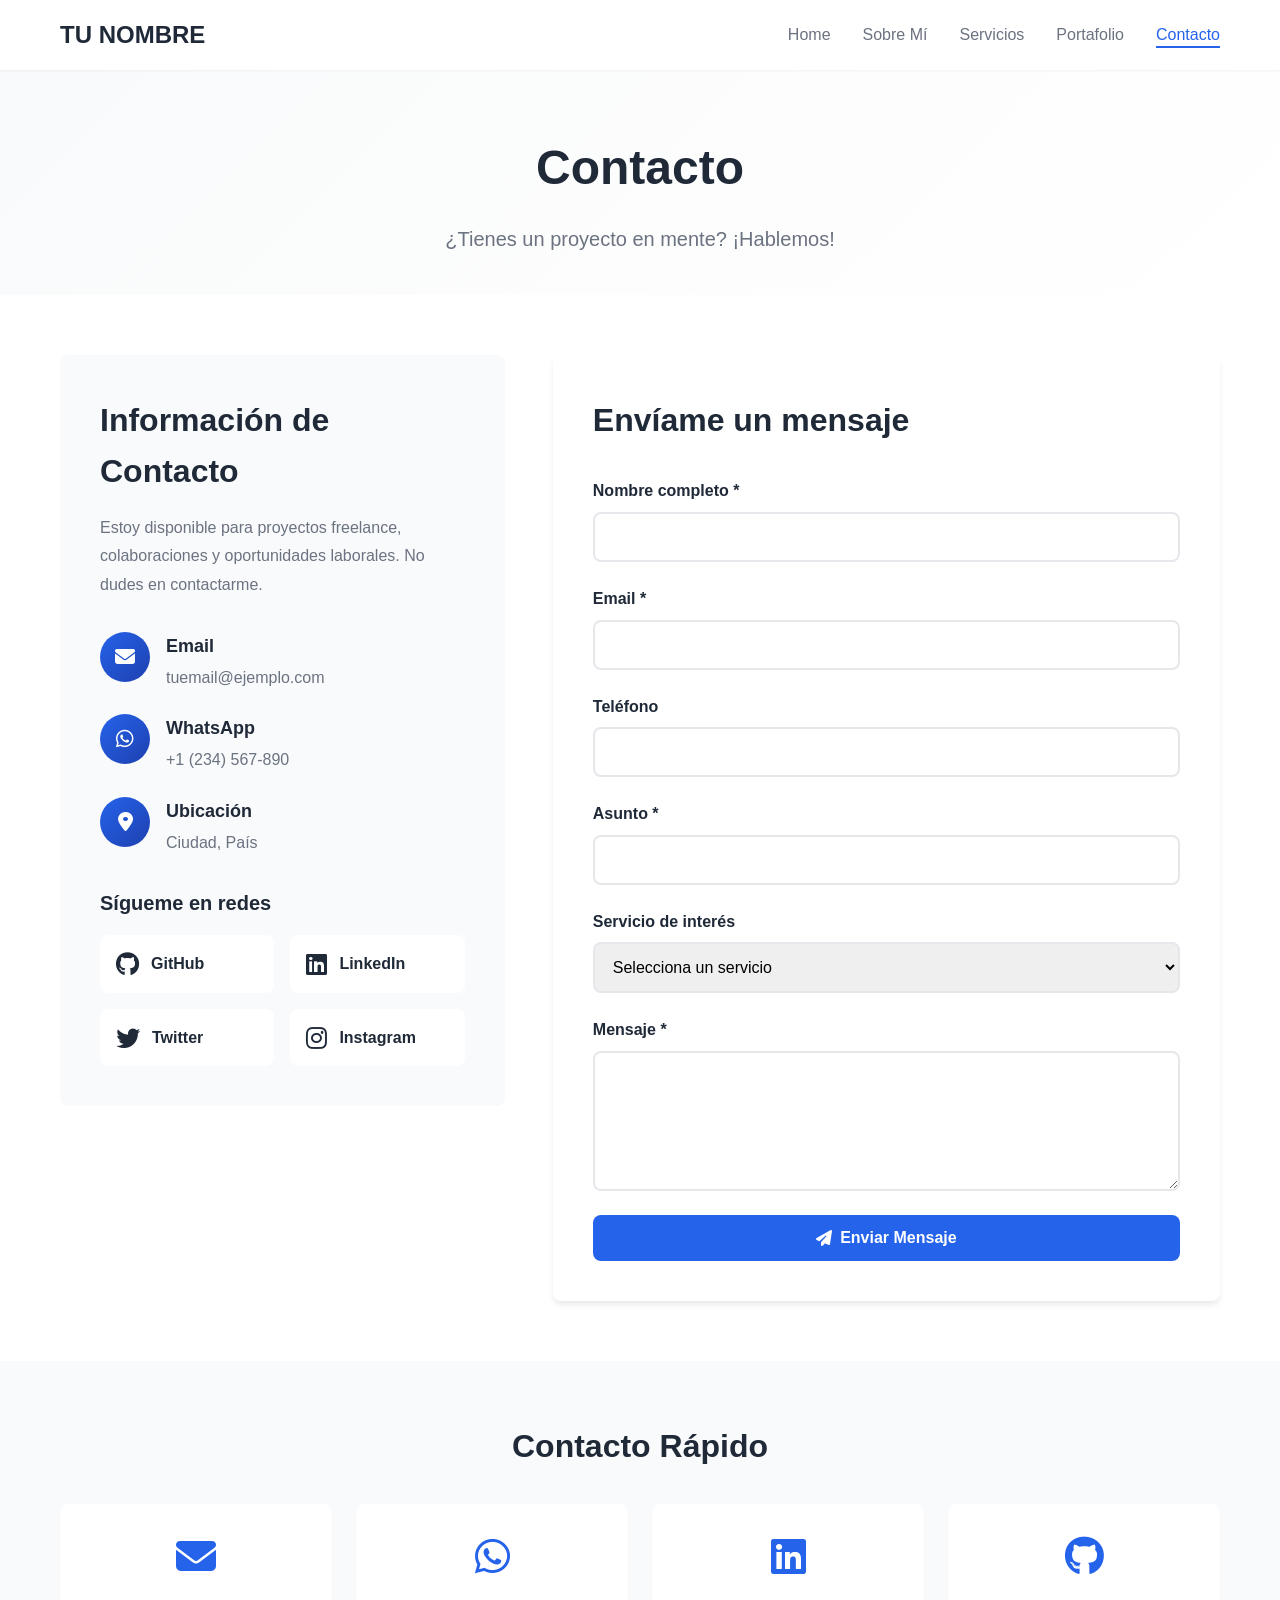
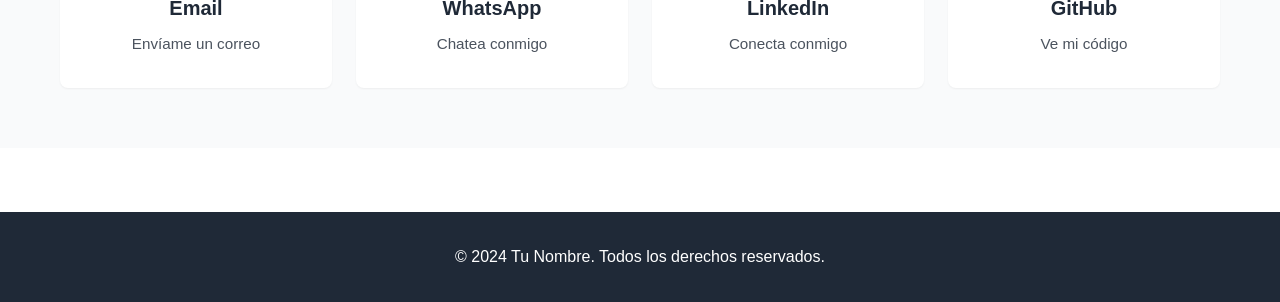
==== contacto.html @ 3faffac8 "Mensaje descriptivo del commit" ====
<!DOCTYPE html>
<html lang="es">
<head>
    <meta charset="UTF-8">
    <meta name="viewport" content="width=device-width, initial-scale=1.0">
    <title>Contacto | Tu Nombre</title>
    <link rel="stylesheet" href="css/style.css">
    <link rel="stylesheet" href="css/contacto.css">
    <link rel="stylesheet" href="https://cdnjs.cloudflare.com/ajax/libs/font-awesome/6.4.0/css/all.min.css">
</head>
<body>
    <!-- Navigation -->
    <nav class="navbar">
        <div class="nav-container">
            <a href="index.html" class="nav-logo">TU NOMBRE</a>
            <ul class="nav-menu">
                <li><a href="index.html" class="nav-link">Home</a></li>
                <li><a href="sobre-mi.html" class="nav-link">Sobre Mí</a></li>
                <li><a href="servicios.html" class="nav-link">Servicios</a></li>
                <li><a href="portafolio.html" class="nav-link">Portafolio</a></li>
                <li><a href="contacto.html" class="nav-link active">Contacto</a></li>
            </ul>
            <div class="hamburger">
                <span class="bar"></span>
                <span class="bar"></span>
                <span class="bar"></span>
            </div>
        </div>
    </nav>

    <!-- Contact Hero -->
    <section class="contact-hero">
        <div class="container">
            <h1 class="page-title">Contacto</h1>
            <p class="page-subtitle">¿Tienes un proyecto en mente? ¡Hablemos!</p>
        </div>
    </section>

    <!-- Contact Section -->
    <section class="contact-section">
        <div class="container">
            <div class="contact-wrapper">
                <!-- Contact Info -->
                <div class="contact-info">
                    <h2>Información de Contacto</h2>
                    <p>Estoy disponible para proyectos freelance, colaboraciones y oportunidades laborales. No dudes en contactarme.</p>
                    
                    <div class="contact-details">
                        <div class="contact-item">
                            <div class="contact-icon">
                                <i class="fas fa-envelope"></i>
                            </div>
                            <div class="contact-text">
                                <h3>Email</h3>
                                <a href="mailto:tuemail@ejemplo.com">tuemail@ejemplo.com</a>
                            </div>
                        </div>

                        <div class="contact-item">
                            <div class="contact-icon">
                                <i class="fab fa-whatsapp"></i>
                            </div>
                            <div class="contact-text">
                                <h3>WhatsApp</h3>
                                <a href="https://wa.me/1234567890" target="_blank">+1 (234) 567-890</a>
                            </div>
                        </div>

                        <div class="contact-item">
                            <div class="contact-icon">
                                <i class="fas fa-map-marker-alt"></i>
                            </div>
                            <div class="contact-text">
                                <h3>Ubicación</h3>
                                <p>Ciudad, País</p>
                            </div>
                        </div>
                    </div>

                    <div class="social-links">
                        <h3>Sígueme en redes</h3>
                        <div class="social-icons-large">
                            <a href="https://github.com/tuusuario" target="_blank" class="social-link">
                                <i class="fab fa-github"></i>
                                <span>GitHub</span>
                            </a>
                            <a href="https://linkedin.com/in/tuusuario" target="_blank" class="social-link">
                                <i class="fab fa-linkedin"></i>
                                <span>LinkedIn</span>
                            </a>
                            <a href="https://twitter.com/tuusuario" target="_blank" class="social-link">
                                <i class="fab fa-twitter"></i>
                                <span>Twitter</span>
                            </a>
                            <a href="https://instagram.com/tuusuario" target="_blank" class="social-link">
                                <i class="fab fa-instagram"></i>
                                <span>Instagram</span>
                            </a>
                        </div>
                    </div>
                </div>

                <!-- Contact Form -->
                <div class="contact-form-wrapper">
                    <h2>Envíame un mensaje</h2>
                    <form class="contact-form" id="contactForm">
                        <div class="form-group">
                            <label for="name">Nombre completo *</label>
                            <input type="text" id="name" name="name" required>
                        </div>

                        <div class="form-group">
                            <label for="email">Email *</label>
                            <input type="email" id="email" name="email" required>
                        </div>

                        <div class="form-group">
                            <label for="phone">Teléfono</label>
                            <input type="tel" id="phone" name="phone">
                        </div>

                        <div class="form-group">
                            <label for="subject">Asunto *</label>
                            <input type="text" id="subject" name="subject" required>
                        </div>

                        <div class="form-group">
                            <label for="service">Servicio de interés</label>
                            <select id="service" name="service">
                                <option value="">Selecciona un servicio</option>
                                <option value="web">Desarrollo Web</option>
                                <option value="data">Análisis de Datos</option>
                                <option value="design">Diseño UX/UI</option>
                                <option value="mobile">Aplicación Móvil</option>
                                <option value="backend">Backend & APIs</option>
                                <option value="consulting">Consultoría</option>
                                <option value="other">Otro</option>
                            </select>
                        </div>

                        <div class="form-group">
                            <label for="message">Mensaje *</label>
                            <textarea id="message" name="message" rows="6" required></textarea>
                        </div>

                        <button type="submit" class="btn btn-primary">
                            <i class="fas fa-paper-plane"></i> Enviar Mensaje
                        </button>
                    </form>
                </div>
            </div>
        </div>
    </section>

    <!-- Quick Contact Section -->
    <section class="quick-contact">
        <div class="container">
            <h2>Contacto Rápido</h2>
            <div class="quick-contact-grid">
                <a href="mailto:tuemail@ejemplo.com" class="quick-contact-card">
                    <i class="fas fa-envelope"></i>
                    <h3>Email</h3>
                    <p>Envíame un correo</p>
                </a>
                <a href="https://wa.me/1234567890" target="_blank" class="quick-contact-card">
                    <i class="fab fa-whatsapp"></i>
                    <h3>WhatsApp</h3>
                    <p>Chatea conmigo</p>
                </a>
                <a href="https://linkedin.com/in/tuusuario" target="_blank" class="quick-contact-card">
                    <i class="fab fa-linkedin"></i>
                    <h3>LinkedIn</h3>
                    <p>Conecta conmigo</p>
                </a>
                <a href="https://github.com/tuusuario" target="_blank" class="quick-contact-card">
                    <i class="fab fa-github"></i>
                    <h3>GitHub</h3>
                    <p>Ve mi código</p>
                </a>
            </div>
        </div>
    </section>

    <!-- Footer -->
    <footer class="footer">
        <div class="container">
            <p>&copy; 2024 Tu Nombre. Todos los derechos reservados.</p>
        </div>
    </footer>

    <script src="js/main.js"></script>
    <script>
        // Form submission handler
        document.getElementById('contactForm').addEventListener('submit', function(e) {
            e.preventDefault();
            
            // Get form data
            const formData = new FormData(this);
            const data = Object.fromEntries(formData);
            
            // Here you would typically send the data to a server
            // For now, we'll just show an alert
            alert('¡Gracias por tu mensaje! Te responderé pronto.');
            
            // Reset form
            this.reset();
        });
    </script>
</body>
</html>
---- css/style.css ----
/* ===================================
   VARIABLES Y RESET
   =================================== */
:root {
    --primary-color: #2563eb;
    --secondary-color: #1e40af;
    --text-dark: #1f2937;
    --text-light: #6b7280;
    --bg-light: #f9fafb;
    --bg-white: #ffffff;
    --border-color: #e5e7eb;
    --shadow-sm: 0 1px 2px 0 rgba(0, 0, 0, 0.05);
    --shadow-md: 0 4px 6px -1px rgba(0, 0, 0, 0.1);
    --shadow-lg: 0 10px 15px -3px rgba(0, 0, 0, 0.1);
    --shadow-xl: 0 20px 25px -5px rgba(0, 0, 0, 0.1);
    --transition: all 0.3s ease;
    --border-radius: 8px;
    --max-width: 1200px;
}

* {
    margin: 0;
    padding: 0;
    box-sizing: border-box;
}

html {
    scroll-behavior: smooth;
}

body {
    font-family: -apple-system, BlinkMacSystemFont, 'Segoe UI', Roboto, 'Helvetica Neue', Arial, sans-serif;
    line-height: 1.6;
    color: var(--text-dark);
    background-color: var(--bg-white);
}

img {
    max-width: 100%;
    height: auto;
    display: block;
}

a {
    text-decoration: none;
    color: inherit;
    transition: var(--transition);
}

ul {
    list-style: none;
}

/* ===================================
   UTILIDADES
   =================================== */
.container {
    max-width: var(--max-width);
    margin: 0 auto;
    padding: 0 20px;
}

.text-center {
    text-align: center;
}

.section-title {
    font-size: 2.5rem;
    font-weight: 700;
    margin-bottom: 1rem;
    color: var(--text-dark);
}

.page-title {
    font-size: 3rem;
    font-weight: 700;
    margin-bottom: 1rem;
    color: var(--text-dark);
}

.page-subtitle {
    font-size: 1.25rem;
    color: var(--text-light);
    max-width: 600px;
    margin: 0 auto;
}

/* ===================================
   BOTONES
   =================================== */
.btn {
    display: inline-block;
    padding: 12px 30px;
    border-radius: var(--border-radius);
    font-weight: 600;
    font-size: 1rem;
    cursor: pointer;
    transition: var(--transition);
    border: 2px solid transparent;
    text-align: center;
}

.btn-primary {
    background-color: var(--primary-color);
    color: white;
}

.btn-primary:hover {
    background-color: var(--secondary-color);
    transform: translateY(-2px);
    box-shadow: var(--shadow-lg);
}

.btn-secondary {
    background-color: transparent;
    color: var(--primary-color);
    border-color: var(--primary-color);
}

.btn-secondary:hover {
    background-color: var(--primary-color);
    color: white;
}

.btn-outline {
    background-color: transparent;
    color: var(--text-dark);
    border-color: var(--border-color);
}

.btn-outline:hover {
    background-color: var(--bg-light);
    border-color: var(--text-dark);
}

/* ===================================
   NAVEGACIÓN
   =================================== */
.navbar {
    background-color: var(--bg-white);
    box-shadow: var(--shadow-sm);
    position: sticky;
    top: 0;
    z-index: 1000;
    padding: 1rem 0;
}

.nav-container {
    max-width: var(--max-width);
    margin: 0 auto;
    padding: 0 20px;
    display: flex;
    justify-content: space-between;
    align-items: center;
}

.nav-logo {
    font-size: 1.5rem;
    font-weight: 700;
    color: var(--text-dark);
}

.nav-menu {
    display: flex;
    gap: 2rem;
    align-items: center;
}

.nav-link {
    color: var(--text-light);
    font-weight: 500;
    position: relative;
}

.nav-link:hover,
.nav-link.active {
    color: var(--primary-color);
}

.nav-link.active::after {
    content: '';
    position: absolute;
    bottom: -5px;
    left: 0;
    width: 100%;
    height: 2px;
    background-color: var(--primary-color);
}

/* Hamburger Menu */
.hamburger {
    display: none;
    flex-direction: column;
    cursor: pointer;
}

.hamburger .bar {
    width: 25px;
    height: 3px;
    background-color: var(--text-dark);
    margin: 3px 0;
    transition: var(--transition);
}

/* ===================================
   FOOTER
   =================================== */
.footer {
    background-color: var(--text-dark);
    color: white;
    padding: 2rem 0;
    margin-top: 4rem;
    text-align: center;
}

.footer p {
    margin: 0;
}

/* ===================================
   RESPONSIVE NAVIGATION
   =================================== */
@media (max-width: 768px) {
    .nav-menu {
        position: fixed;
        left: -100%;
        top: 70px;
        flex-direction: column;
        background-color: var(--bg-white);
        width: 100%;
        text-align: center;
        transition: 0.3s;
        box-shadow: var(--shadow-lg);
        padding: 2rem 0;
    }

    .nav-menu.active {
        left: 0;
    }

    .hamburger {
        display: flex;
    }

    .hamburger.active .bar:nth-child(2) {
        opacity: 0;
    }

    .hamburger.active .bar:nth-child(1) {
        transform: translateY(9px) rotate(45deg);
    }

    .hamburger.active .bar:nth-child(3) {
        transform: translateY(-9px) rotate(-45deg);
    }
}

/* ===================================
   RESPONSIVE TYPOGRAPHY
   =================================== */
@media (max-width: 768px) {
    .page-title {
        font-size: 2rem;
    }

    .section-title {
        font-size: 1.75rem;
    }

    .page-subtitle {
        font-size: 1rem;
    }
}
---- css/contacto.css ----
/* ===================================
   CONTACT HERO
   =================================== */
.contact-hero {
    padding: 60px 0 40px;
    background: linear-gradient(135deg, #f9fafb 0%, #ffffff 100%);
    text-align: center;
}

/* ===================================
   CONTACT SECTION
   =================================== */
.contact-section {
    padding: 60px 0;
}

.contact-wrapper {
    display: grid;
    grid-template-columns: 1fr 1.5fr;
    gap: 3rem;
}

/* Contact Info */
.contact-info {
    background-color: var(--bg-light);
    padding: 2.5rem;
    border-radius: var(--border-radius);
    height: fit-content;
}

.contact-info h2 {
    font-size: 2rem;
    margin-bottom: 1rem;
    color: var(--text-dark);
}

.contact-info > p {
    color: var(--text-light);
    line-height: 1.8;
    margin-bottom: 2rem;
}

.contact-details {
    margin-bottom: 2rem;
}

.contact-item {
    display: flex;
    align-items: start;
    gap: 1rem;
    margin-bottom: 1.5rem;
}

.contact-icon {
    width: 50px;
    height: 50px;
    background: linear-gradient(135deg, var(--primary-color), var(--secondary-color));
    border-radius: 50%;
    display: flex;
    align-items: center;
    justify-content: center;
    color: white;
    font-size: 1.25rem;
    flex-shrink: 0;
}

.contact-text h3 {
    font-size: 1.125rem;
    margin-bottom: 0.25rem;
    color: var(--text-dark);
}

.contact-text a,
.contact-text p {
    color: var(--text-light);
    transition: var(--transition);
}

.contact-text a:hover {
    color: var(--primary-color);
}

/* Social Links */
.social-links {
    margin-top: 2rem;
}

.social-links h3 {
    font-size: 1.25rem;
    margin-bottom: 1rem;
    color: var(--text-dark);
}

.social-icons-large {
    display: grid;
    grid-template-columns: repeat(2, 1fr);
    gap: 1rem;
}

.social-link {
    display: flex;
    align-items: center;
    gap: 0.75rem;
    padding: 1rem;
    background-color: var(--bg-white);
    border-radius: var(--border-radius);
    transition: var(--transition);
    color: var(--text-dark);
}

.social-link:hover {
    background-color: var(--primary-color);
    color: white;
    transform: translateY(-3px);
    box-shadow: var(--shadow-md);
}

.social-link i {
    font-size: 1.5rem;
}

.social-link span {
    font-weight: 600;
}

/* Contact Form */
.contact-form-wrapper {
    background-color: var(--bg-white);
    padding: 2.5rem;
    border-radius: var(--border-radius);
    box-shadow: var(--shadow-md);
}

.contact-form-wrapper h2 {
    font-size: 2rem;
    margin-bottom: 2rem;
    color: var(--text-dark);
}

.contact-form {
    display: flex;
    flex-direction: column;
    gap: 1.5rem;
}

.form-group {
    display: flex;
    flex-direction: column;
}

.form-group label {
    font-weight: 600;
    margin-bottom: 0.5rem;
    color: var(--text-dark);
}

.form-group input,
.form-group select,
.form-group textarea {
    padding: 0.875rem;
    border: 2px solid var(--border-color);
    border-radius: var(--border-radius);
    font-size: 1rem;
    font-family: inherit;
    transition: var(--transition);
}

.form-group input:focus,
.form-group select:focus,
.form-group textarea:focus {
    outline: none;
    border-color: var(--primary-color);
    box-shadow: 0 0 0 3px rgba(37, 99, 235, 0.1);
}

.form-group textarea {
    resize: vertical;
    min-height: 120px;
}

.contact-form button {
    width: 100%;
    display: flex;
    align-items: center;
    justify-content: center;
    gap: 0.5rem;
}

/* ===================================
   QUICK CONTACT
   =================================== */
.quick-contact {
    padding: 60px 0;
    background-color: var(--bg-light);
}

.quick-contact h2 {
    text-align: center;
    font-size: 2rem;
    margin-bottom: 2rem;
    color: var(--text-dark);
}

.quick-contact-grid {
    display: grid;
    grid-template-columns: repeat(auto-fit, minmax(200px, 1fr));
    gap: 1.5rem;
}

.quick-contact-card {
    background-color: var(--bg-white);
    padding: 2rem;
    border-radius: var(--border-radius);
    text-align: center;
    transition: var(--transition);
    box-shadow: var(--shadow-sm);
}

.quick-contact-card:hover {
    transform: translateY(-5px);
    box-shadow: var(--shadow-lg);
    background-color: var(--primary-color);
    color: white;
}

.quick-contact-card i {
    font-size: 2.5rem;
    margin-bottom: 1rem;
    color: var(--primary-color);
}

.quick-contact-card:hover i {
    color: white;
}

.quick-contact-card h3 {
    font-size: 1.25rem;
    margin-bottom: 0.5rem;
}

.quick-contact-card p {
    font-size: 0.95rem;
    opacity: 0.8;
}

/* ===================================
   RESPONSIVE
   =================================== */
@media (max-width: 968px) {
    .contact-wrapper {
        grid-template-columns: 1fr;
    }

    .social-icons-large {
        grid-template-columns: 1fr;
    }
}

@media (max-width: 576px) {
    .contact-info,
    .contact-form-wrapper {
        padding: 1.5rem;
    }

    .quick-contact-grid {
        grid-template-columns: 1fr;
    }
}
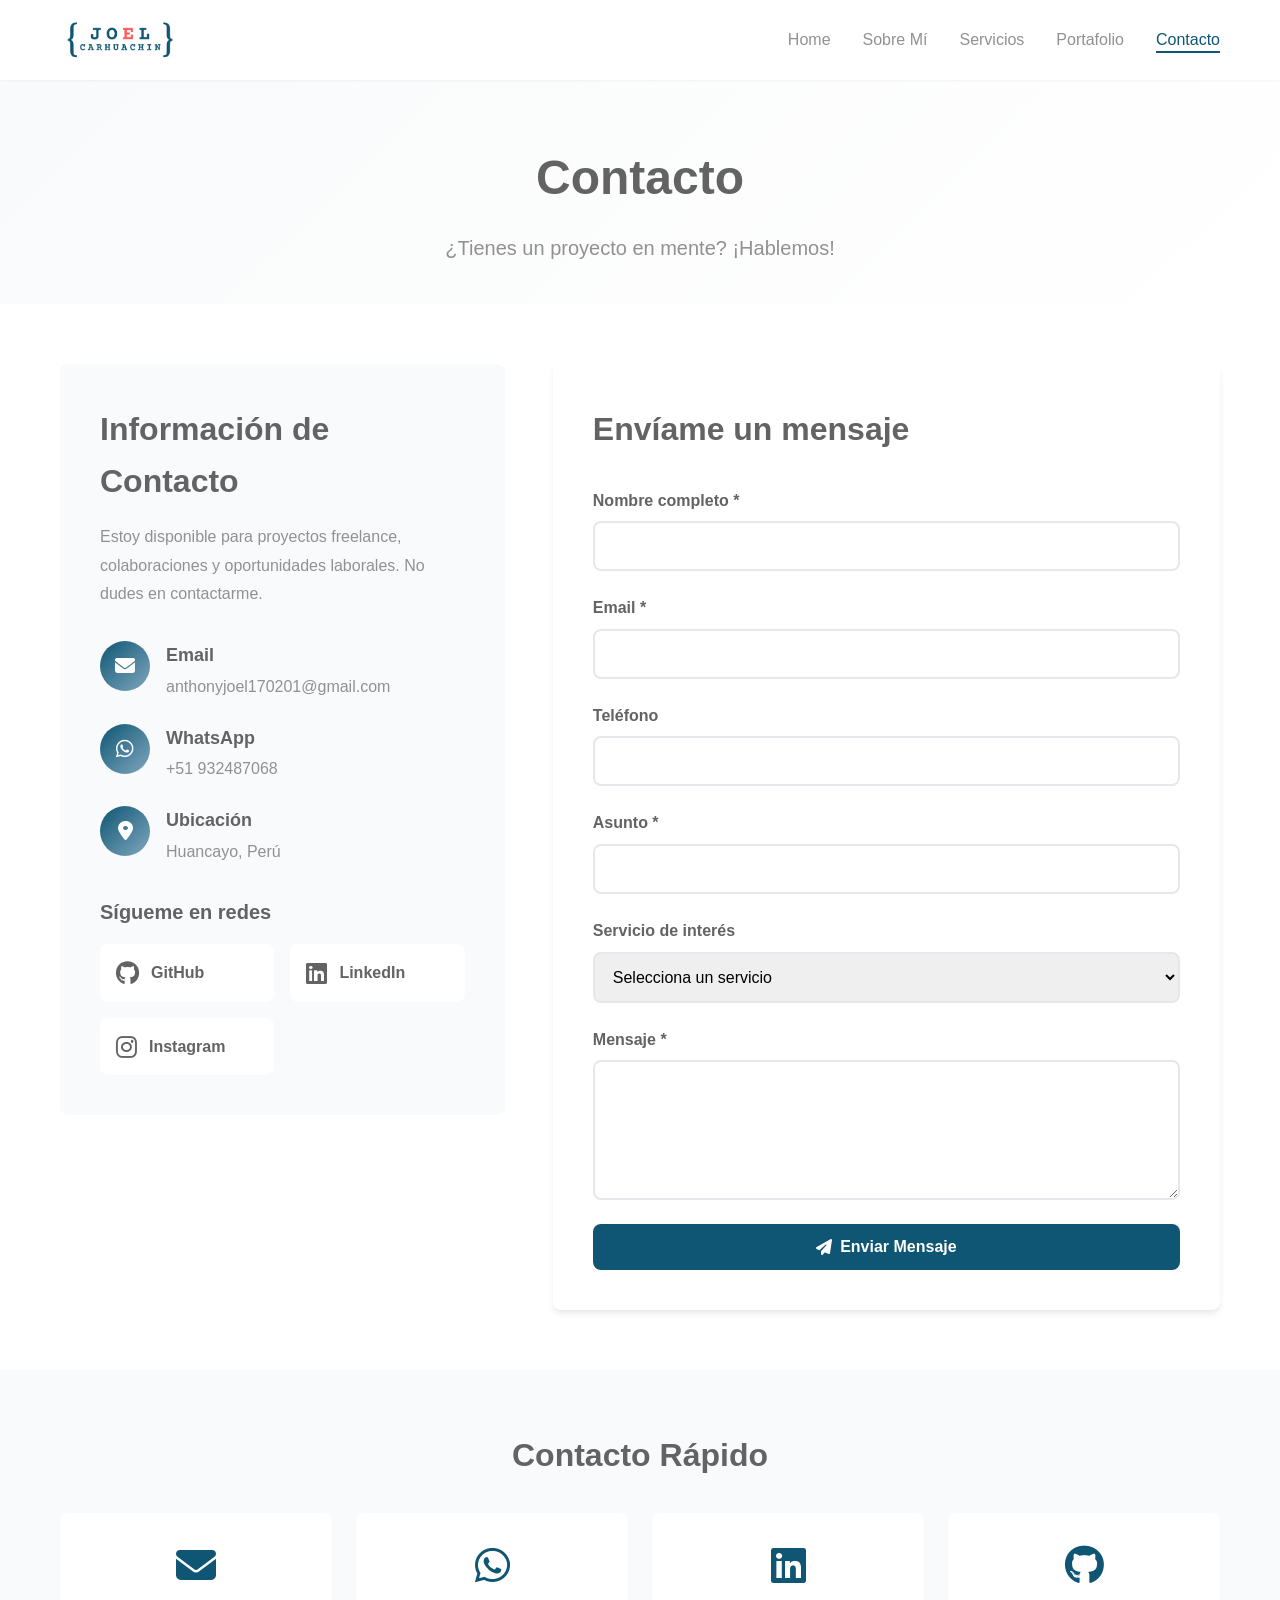
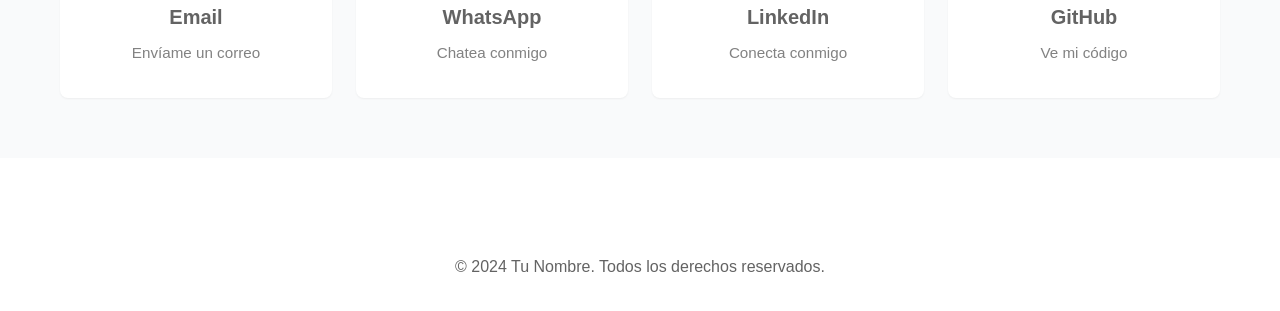
==== commit e04aebb8: "se actualiza el logo y redes sociales" ====
--- a/contacto.html
+++ b/contacto.html
@@ -12,7 +12,9 @@
     <!-- Navigation -->
     <nav class="navbar">
         <div class="nav-container">
-            <a href="index.html" class="nav-logo">TU NOMBRE</a>
+            <a href="index.html" class="nav-logo">
+                <img src="img/LOGO.png" width="120px">
+            </a>
             <ul class="nav-menu">
                 <li><a href="index.html" class="nav-link">Home</a></li>
                 <li><a href="sobre-mi.html" class="nav-link">Sobre Mí</a></li>
@@ -52,7 +54,7 @@
                             </div>
                             <div class="contact-text">
                                 <h3>Email</h3>
-                                <a href="mailto:tuemail@ejemplo.com">tuemail@ejemplo.com</a>
+                                <a href="mailto:anthonyjoel170201@gmail.com">anthonyjoel170201@gmail.com</a>
                             </div>
                         </div>
 
@@ -62,7 +64,7 @@
                             </div>
                             <div class="contact-text">
                                 <h3>WhatsApp</h3>
-                                <a href="https://wa.me/1234567890" target="_blank">+1 (234) 567-890</a>
+                                <a href="https://wa.link/4by034" target="_blank">+51 932487068</a>
                             </div>
                         </div>
 
@@ -72,7 +74,7 @@
                             </div>
                             <div class="contact-text">
                                 <h3>Ubicación</h3>
-                                <p>Ciudad, País</p>
+                                <p>Huancayo, Perú</p>
                             </div>
                         </div>
                     </div>
@@ -80,19 +82,19 @@
                     <div class="social-links">
                         <h3>Sígueme en redes</h3>
                         <div class="social-icons-large">
-                            <a href="https://github.com/tuusuario" target="_blank" class="social-link">
+                            <a href="https://github.com/Joel-Carhuachin" target="_blank" class="social-link">
                                 <i class="fab fa-github"></i>
                                 <span>GitHub</span>
                             </a>
-                            <a href="https://linkedin.com/in/tuusuario" target="_blank" class="social-link">
+                            <a href="https://www.linkedin.com/in/anthony-joel-carhuachin-calixto-a42b561aa?utm_source=share&utm_campaign=share_via&utm_content=profile&utm_medium=android_app" target="_blank" class="social-link">
                                 <i class="fab fa-linkedin"></i>
                                 <span>LinkedIn</span>
                             </a>
-                            <a href="https://twitter.com/tuusuario" target="_blank" class="social-link">
+                            <!-- <a href="https://twitter.com/tuusuario" target="_blank" class="social-link">
                                 <i class="fab fa-twitter"></i>
                                 <span>Twitter</span>
-                            </a>
-                            <a href="https://instagram.com/tuusuario" target="_blank" class="social-link">
+                            </a> -->
+                            <a href="https://www.instagram.com/anthony_joel_carhuachin_calixt?utm_source=qr&igsh=MWU0cDBjb2hwMHVxdg==" target="_blank" class="social-link">
                                 <i class="fab fa-instagram"></i>
                                 <span>Instagram</span>
                             </a>
--- a/css/style.css
+++ b/css/style.css
@@ -2,10 +2,10 @@
    VARIABLES Y RESET
    =================================== */
 :root {
-    --primary-color: #2563eb;
-    --secondary-color: #1e40af;
-    --text-dark: #1f2937;
-    --text-light: #6b7280;
+    --primary-color: #0E5673;
+    --secondary-color: #80A7BF;
+    --text-dark: #636363; /*letras grandes*/
+    --text-light: #919191;
     --bg-light: #f9fafb;
     --bg-white: #ffffff;
     --border-color: #e5e7eb;
@@ -206,8 +206,8 @@
    FOOTER
    =================================== */
 .footer {
-    background-color: var(--text-dark);
-    color: white;
+    background-color: var(--bg-white);
+    color: var(--text-dark);
     padding: 2rem 0;
     margin-top: 4rem;
     text-align: center;
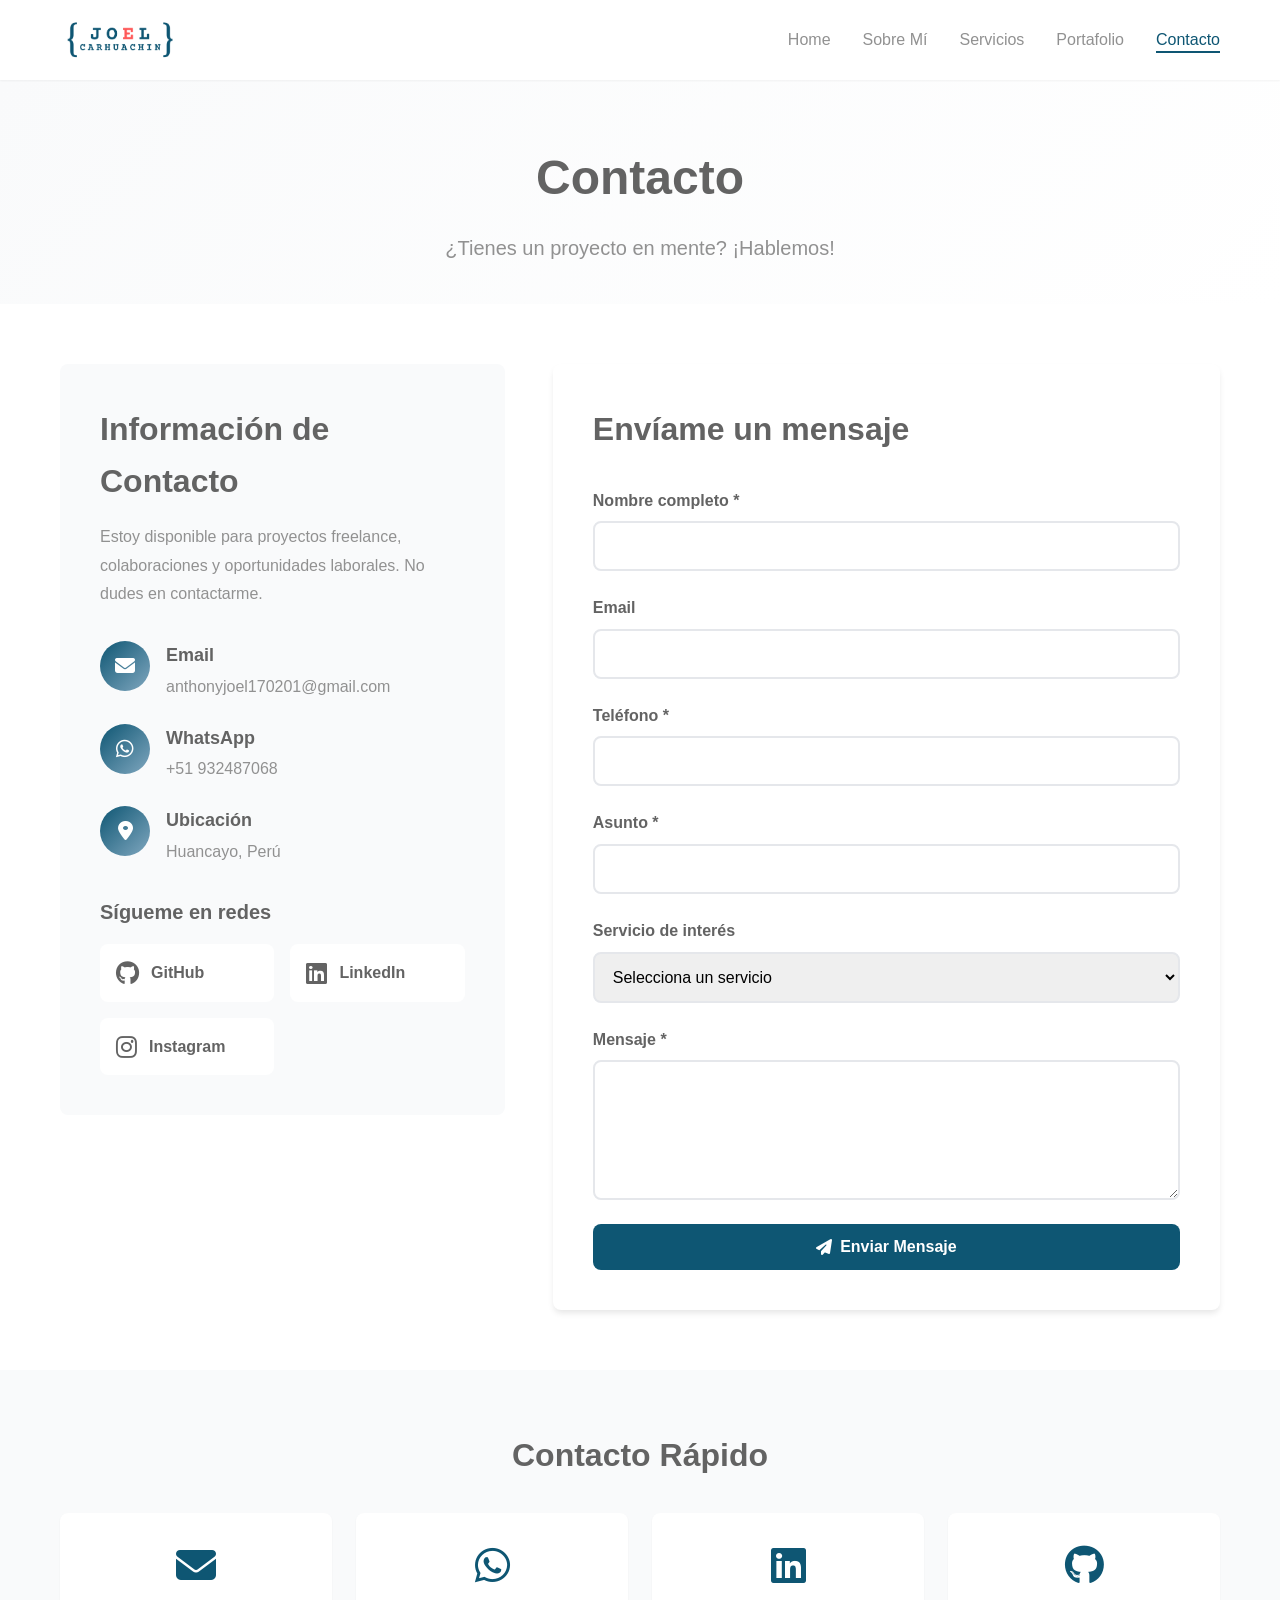
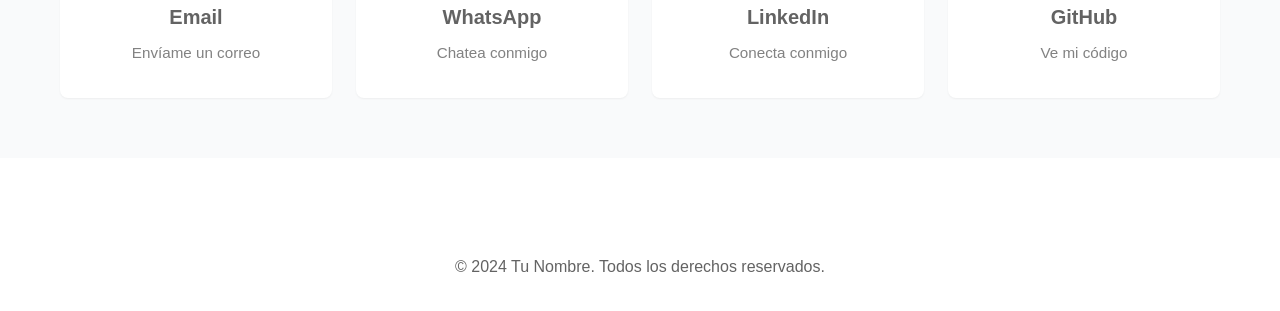
==== commit a62c61c5: "edicion de los modulos de contacto y porfolio" ====
--- a/contacto.html
+++ b/contacto.html
@@ -86,7 +86,7 @@
                                 <i class="fab fa-github"></i>
                                 <span>GitHub</span>
                             </a>
-                            <a href="https://www.linkedin.com/in/anthony-joel-carhuachin-calixto-a42b561aa?utm_source=share&utm_campaign=share_via&utm_content=profile&utm_medium=android_app" target="_blank" class="social-link">
+                            <a href="https://www.linkedin.com/in/anthony-joel-carhuachin-calixto-a42b561aa/" target="_blank" class="social-link">
                                 <i class="fab fa-linkedin"></i>
                                 <span>LinkedIn</span>
                             </a>
@@ -105,20 +105,20 @@
                 <!-- Contact Form -->
                 <div class="contact-form-wrapper">
                     <h2>Envíame un mensaje</h2>
-                    <form class="contact-form" id="contactForm">
+                    <form class="contact-form" id="contactForm" action="https://formspree.io/f/xaqdpokn" method="POST">
                         <div class="form-group">
                             <label for="name">Nombre completo *</label>
                             <input type="text" id="name" name="name" required>
                         </div>
 
                         <div class="form-group">
-                            <label for="email">Email *</label>
+                            <label for="email">Email</label>
                             <input type="email" id="email" name="email" required>
                         </div>
 
                         <div class="form-group">
-                            <label for="phone">Teléfono</label>
-                            <input type="tel" id="phone" name="phone">
+                            <label for="phone">Teléfono *</label>
+                            <input type="number" id="phone" name="phone">
                         </div>
 
                         <div class="form-group">
@@ -130,13 +130,10 @@
                             <label for="service">Servicio de interés</label>
                             <select id="service" name="service">
                                 <option value="">Selecciona un servicio</option>
-                                <option value="web">Desarrollo Web</option>
-                                <option value="data">Análisis de Datos</option>
-                                <option value="design">Diseño UX/UI</option>
-                                <option value="mobile">Aplicación Móvil</option>
-                                <option value="backend">Backend & APIs</option>
-                                <option value="consulting">Consultoría</option>
-                                <option value="other">Otro</option>
+                                <option value="Desarrollo Web">Desarrollo Web</option>
+                                <option value="Análisis de Datos">Análisis de Datos</option>
+                                <option value="Automatización">Automatización</option>
+                                <option value="Otro">Otro</option>
                             </select>
                         </div>
 
@@ -159,22 +156,22 @@
         <div class="container">
             <h2>Contacto Rápido</h2>
             <div class="quick-contact-grid">
-                <a href="mailto:tuemail@ejemplo.com" class="quick-contact-card">
+                <a href="mailto:anthonyjoel170201@gmail.com" class="quick-contact-card">
                     <i class="fas fa-envelope"></i>
                     <h3>Email</h3>
                     <p>Envíame un correo</p>
                 </a>
-                <a href="https://wa.me/1234567890" target="_blank" class="quick-contact-card">
+                <a href="https://wa.link/4by034" target="_blank" class="quick-contact-card">
                     <i class="fab fa-whatsapp"></i>
                     <h3>WhatsApp</h3>
                     <p>Chatea conmigo</p>
                 </a>
-                <a href="https://linkedin.com/in/tuusuario" target="_blank" class="quick-contact-card">
+                <a href="https://www.linkedin.com/in/anthony-joel-carhuachin-calixto-a42b561aa/" target="_blank" class="quick-contact-card">
                     <i class="fab fa-linkedin"></i>
                     <h3>LinkedIn</h3>
                     <p>Conecta conmigo</p>
                 </a>
-                <a href="https://github.com/tuusuario" target="_blank" class="quick-contact-card">
+                <a href="https://github.com/Joel-Carhuachin" target="_blank" class="quick-contact-card">
                     <i class="fab fa-github"></i>
                     <h3>GitHub</h3>
                     <p>Ve mi código</p>
@@ -191,22 +188,58 @@
     </footer>
 
     <script src="js/main.js"></script>
-    <script>
-        // Form submission handler
-        document.getElementById('contactForm').addEventListener('submit', function(e) {
-            e.preventDefault();
+<script>
+    // Form submission handler - VERSIÓN CORREGIDA
+    const contactForm = document.getElementById('contactForm');
+
+    contactForm.addEventListener('submit', async function(e) {
+        e.preventDefault();
+        
+        const submitBtn = this.querySelector('button[type="submit"]');
+        const originalText = submitBtn.innerHTML;
+        
+        // Estado de carga
+        submitBtn.innerHTML = '<i class="fas fa-spinner fa-spin"></i> Enviando...';
+        submitBtn.disabled = true;
+        
+        try {
+            const response = await fetch(this.action, {
+                method: 'POST',
+                body: new FormData(this),
+                headers: {
+                    'Accept': 'application/json'
+                }
+            });
             
-            // Get form data
-            const formData = new FormData(this);
-            const data = Object.fromEntries(formData);
+            if (response.ok) {
+                // ✅ Éxito
+                submitBtn.innerHTML = '<i class="fas fa-check"></i> ¡Enviado!';
+                submitBtn.style.backgroundColor = '#28a745';
+                this.reset();
+                
+                setTimeout(() => {
+                    alert('¡Gracias por tu mensaje! Te responderé pronto.');
+                }, 300);
+                
+            } else {
+                throw new Error('Error del servidor');
+            }
             
-            // Here you would typically send the data to a server
-            // For now, we'll just show an alert
-            alert('¡Gracias por tu mensaje! Te responderé pronto.');
-            
-            // Reset form
-            this.reset();
-        });
-    </script>
+        } catch (error) {
+            //Error
+            submitBtn.innerHTML = '<i class="fas fa-times"></i> Error';
+            submitBtn.style.backgroundColor = '#dc3545';
+            alert('Hubo un problema al enviar. Intenta de nuevo o contáctame por WhatsApp.');
+        }
+        
+        // Restaurar botón después de 3 segundos
+        setTimeout(() => {
+            submitBtn.innerHTML = originalText;
+            submitBtn.disabled = false;
+            submitBtn.style.backgroundColor = '';
+        }, 3000);
+    });
+</script>
+
 </body>
 </html>
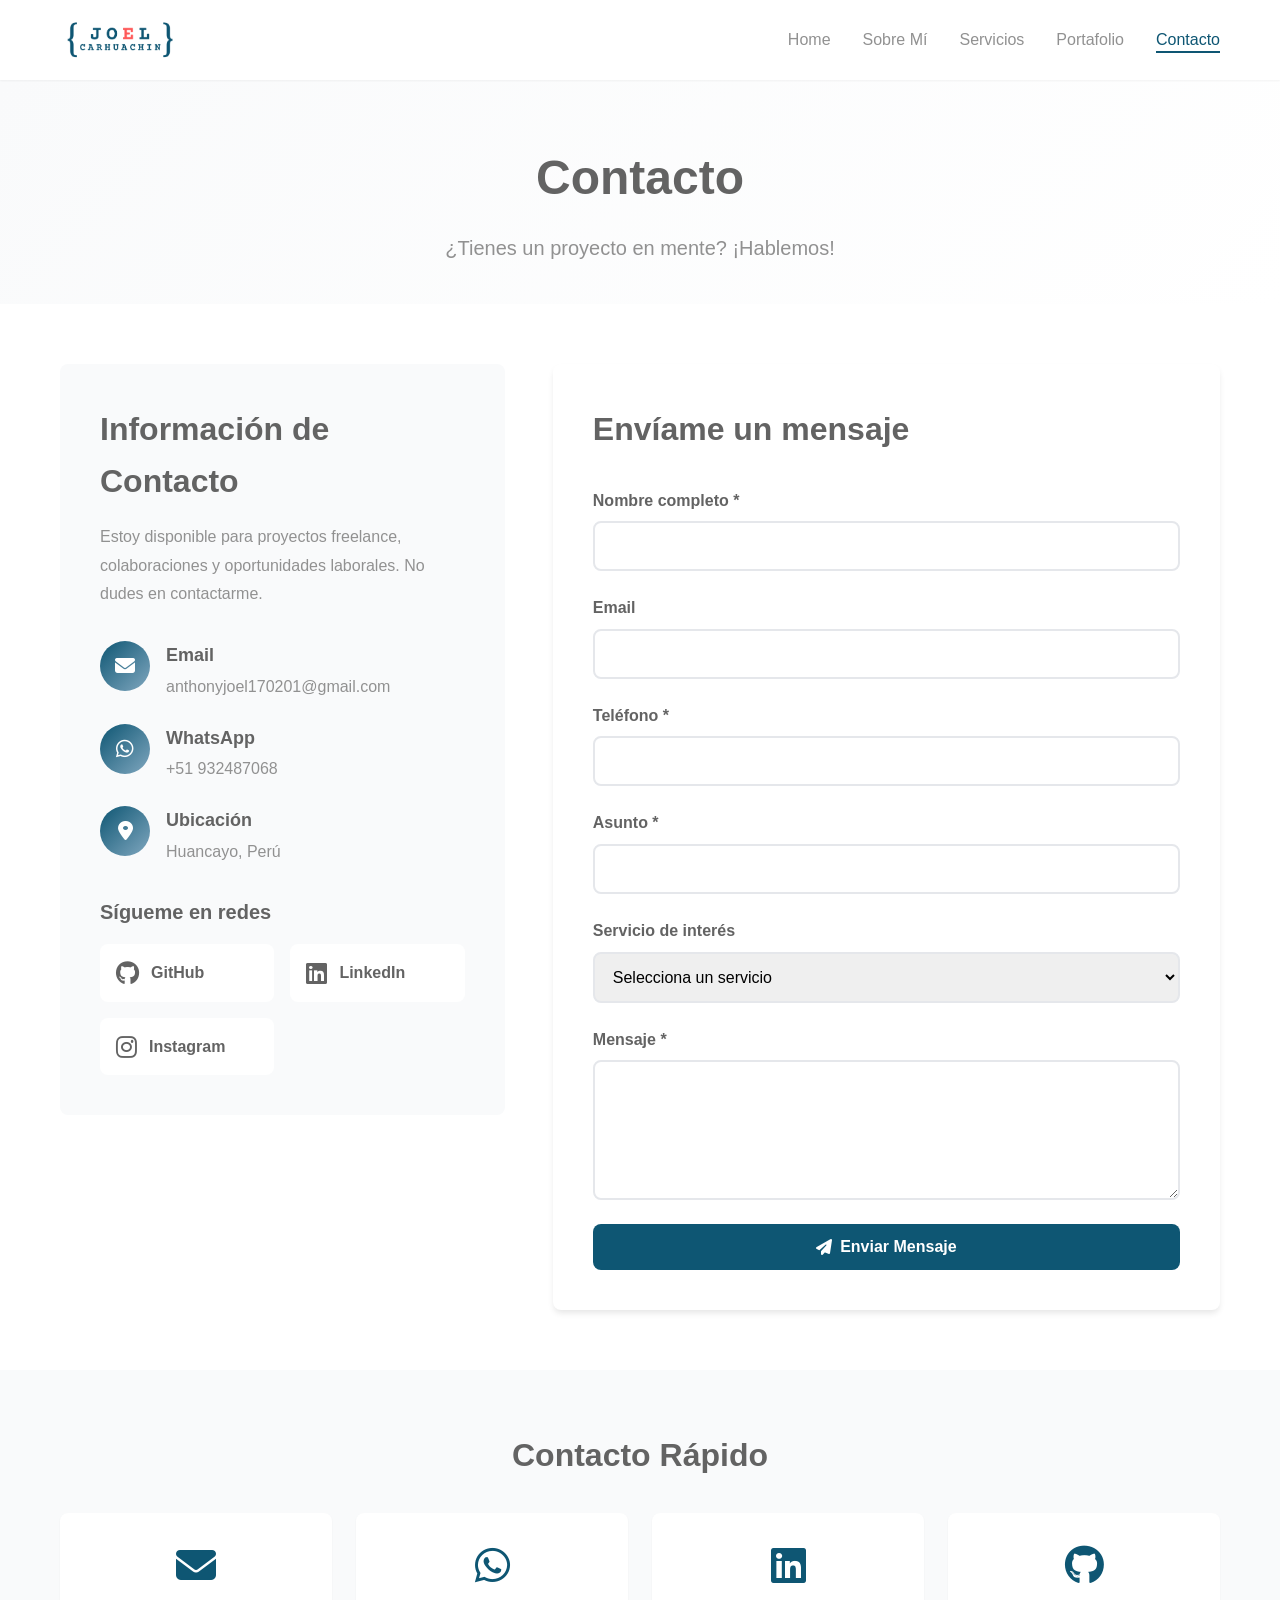
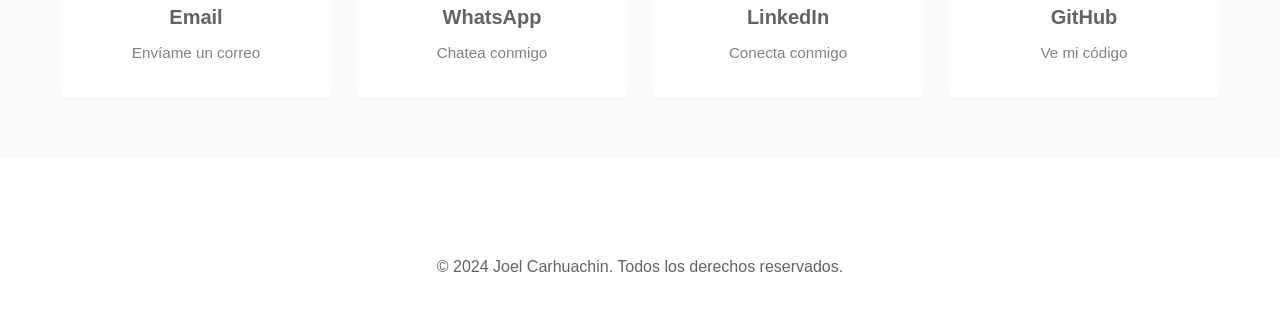
==== commit 5d2b6b52: "fix: colocar nombre en footer" ====
--- a/contacto.html
+++ b/contacto.html
@@ -183,7 +183,7 @@
     <!-- Footer -->
     <footer class="footer">
         <div class="container">
-            <p>&copy; 2024 Tu Nombre. Todos los derechos reservados.</p>
+            <p>&copy; 2024 Joel Carhuachin. Todos los derechos reservados.</p>
         </div>
     </footer>
 
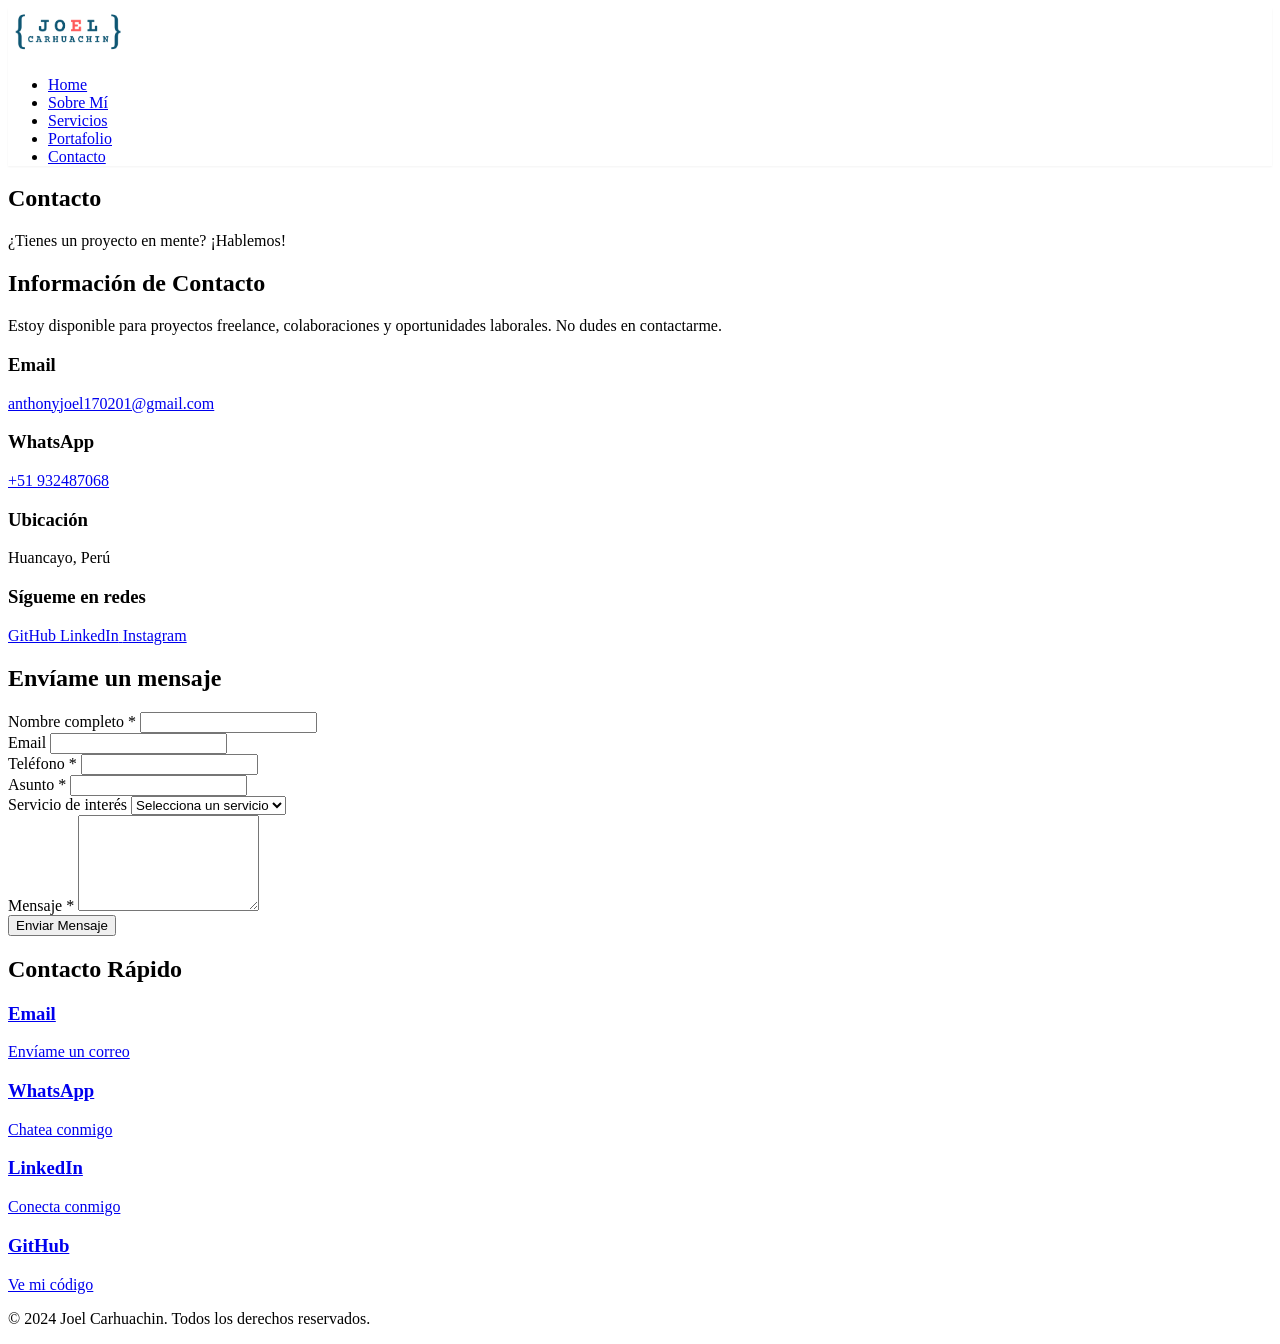
==== commit 306b57ea: "feat: se crea el archivo shared-head.js donde esta el estilo y el comportamiento de la navegacion de" ====
--- a/contacto.html
+++ b/contacto.html
@@ -1,13 +1,5 @@
 <!DOCTYPE html>
 <html lang="es">
-<head>
-    <meta charset="UTF-8">
-    <meta name="viewport" content="width=device-width, initial-scale=1.0">
-    <title>Contacto | Tu Nombre</title>
-    <link rel="stylesheet" href="css/style.css">
-    <link rel="stylesheet" href="css/contacto.css">
-    <link rel="stylesheet" href="https://cdnjs.cloudflare.com/ajax/libs/font-awesome/6.4.0/css/all.min.css">
-</head>
 <body>
     <!-- Navigation -->
     <nav class="navbar">
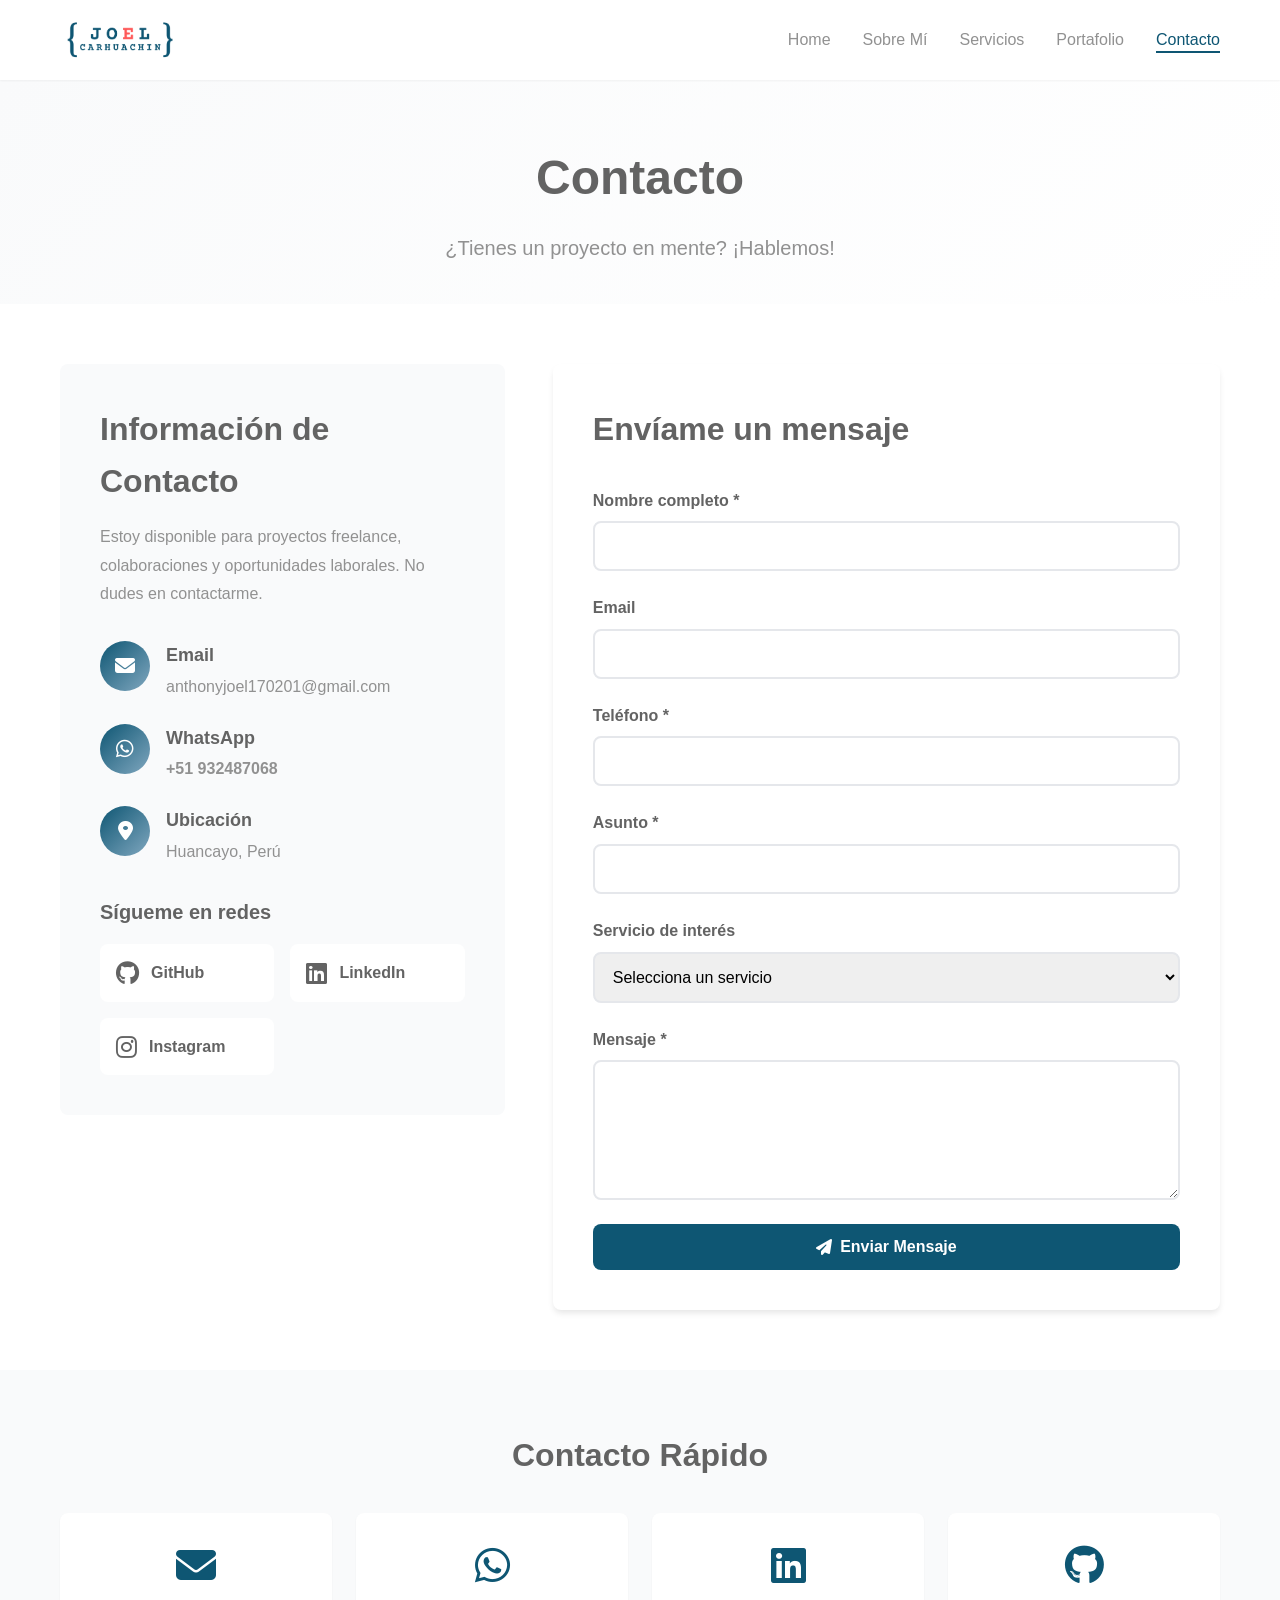
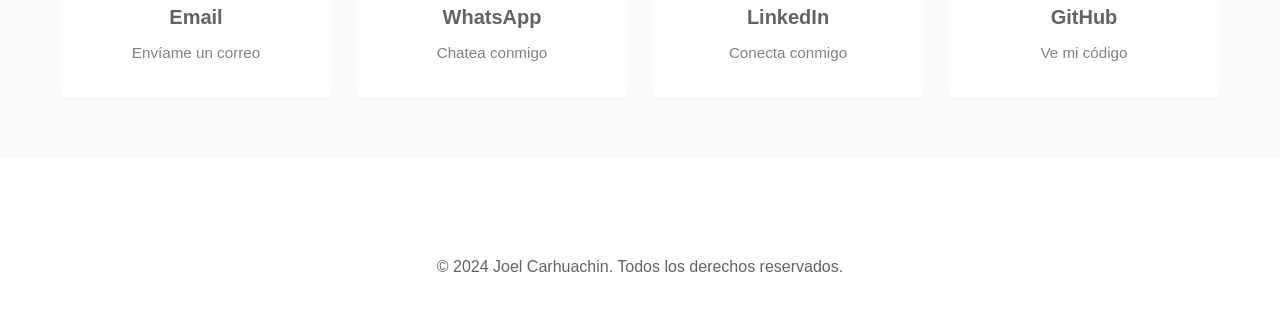
==== commit afddc6ef: "feat: mejora el portafolio y la pagina de contacto Co-authored-by: Copilot <223556219+Copilot@users." ====
--- a/contacto.html
+++ b/contacto.html
@@ -1,5 +1,13 @@
 <!DOCTYPE html>
 <html lang="es">
+<head>
+    <meta charset="UTF-8">
+    <meta name="viewport" content="width=device-width, initial-scale=1.0">
+    <title>Contacto | Joel CARHUACHIN</title>
+    <link rel="stylesheet" href="css/style.css">
+    <link rel="stylesheet" href="css/contacto.css">
+    <link rel="stylesheet" href="https://cdnjs.cloudflare.com/ajax/libs/font-awesome/6.4.0/css/all.min.css">
+</head>
 <body>
     <!-- Navigation -->
     <nav class="navbar">
@@ -51,12 +59,12 @@
                         </div>
 
                         <div class="contact-item">
-                            <div class="contact-icon">
+                            <div class="contact-icon whatsapp-icon">
                                 <i class="fab fa-whatsapp"></i>
                             </div>
                             <div class="contact-text">
                                 <h3>WhatsApp</h3>
-                                <a href="https://wa.link/4by034" target="_blank">+51 932487068</a>
+                                <a href="https://wa.link/4by034" target="_blank" rel="noopener noreferrer" class="whatsapp-number">+51 932487068</a>
                             </div>
                         </div>
 
--- a/css/style.css
+++ b/css/style.css
@@ -0,0 +1,273 @@
+/* ===================================
+   VARIABLES Y RESET
+   =================================== */
+:root {
+    --primary-color: #0E5673;
+    --secondary-color: #80A7BF;
+    --text-dark: #636363; /*letras grandes*/
+    --text-light: #919191;
+    --bg-light: #f9fafb;
+    --bg-white: #ffffff;
+    --border-color: #e5e7eb;
+    --shadow-sm: 0 1px 2px 0 rgba(0, 0, 0, 0.05);
+    --shadow-md: 0 4px 6px -1px rgba(0, 0, 0, 0.1);
+    --shadow-lg: 0 10px 15px -3px rgba(0, 0, 0, 0.1);
+    --shadow-xl: 0 20px 25px -5px rgba(0, 0, 0, 0.1);
+    --transition: all 0.3s ease;
+    --border-radius: 8px;
+    --max-width: 1200px;
+}
+
+* {
+    margin: 0;
+    padding: 0;
+    box-sizing: border-box;
+}
+
+html {
+    scroll-behavior: smooth;
+}
+
+body {
+    font-family: -apple-system, BlinkMacSystemFont, 'Segoe UI', Roboto, 'Helvetica Neue', Arial, sans-serif;
+    line-height: 1.6;
+    color: var(--text-dark);
+    background-color: var(--bg-white);
+}
+
+img {
+    max-width: 100%;
+    height: auto;
+    display: block;
+}
+
+a {
+    text-decoration: none;
+    color: inherit;
+    transition: var(--transition);
+}
+
+ul {
+    list-style: none;
+}
+
+/* ===================================
+   UTILIDADES
+   =================================== */
+.container {
+    max-width: var(--max-width);
+    margin: 0 auto;
+    padding: 0 20px;
+}
+
+.text-center {
+    text-align: center;
+}
+
+.section-title {
+    font-size: 2.5rem;
+    font-weight: 700;
+    margin-bottom: 1rem;
+    color: var(--text-dark);
+}
+
+.page-title {
+    font-size: 3rem;
+    font-weight: 700;
+    margin-bottom: 1rem;
+    color: var(--text-dark);
+}
+
+.page-subtitle {
+    font-size: 1.25rem;
+    color: var(--text-light);
+    max-width: 600px;
+    margin: 0 auto;
+}
+
+/* ===================================
+   BOTONES
+   =================================== */
+.btn {
+    display: inline-block;
+    padding: 12px 30px;
+    border-radius: var(--border-radius);
+    font-weight: 600;
+    font-size: 1rem;
+    cursor: pointer;
+    transition: var(--transition);
+    border: 2px solid transparent;
+    text-align: center;
+}
+
+.btn-primary {
+    background-color: var(--primary-color);
+    color: white;
+}
+
+.btn-primary:hover {
+    background-color: var(--secondary-color);
+    transform: translateY(-2px);
+    box-shadow: var(--shadow-lg);
+}
+
+.btn-secondary {
+    background-color: transparent;
+    color: var(--primary-color);
+    border-color: var(--primary-color);
+}
+
+.btn-secondary:hover {
+    background-color: var(--primary-color);
+    color: white;
+}
+
+.btn-outline {
+    background-color: transparent;
+    color: var(--text-dark);
+    border-color: var(--border-color);
+}
+
+.btn-outline:hover {
+    background-color: var(--bg-light);
+    border-color: var(--text-dark);
+}
+
+/* ===================================
+   NAVEGACIÓN
+   =================================== */
+.navbar {
+    background-color: var(--bg-white);
+    box-shadow: var(--shadow-sm);
+    position: sticky;
+    top: 0;
+    z-index: 1000;
+    padding: 1rem 0;
+}
+
+.nav-container {
+    max-width: var(--max-width);
+    margin: 0 auto;
+    padding: 0 20px;
+    display: flex;
+    justify-content: space-between;
+    align-items: center;
+}
+
+.nav-logo {
+    font-size: 1.5rem;
+    font-weight: 700;
+    color: var(--text-dark);
+}
+
+.nav-menu {
+    display: flex;
+    gap: 2rem;
+    align-items: center;
+}
+
+.nav-link {
+    color: var(--text-light);
+    font-weight: 500;
+    position: relative;
+}
+
+.nav-link:hover,
+.nav-link.active {
+    color: var(--primary-color);
+}
+
+.nav-link.active::after {
+    content: '';
+    position: absolute;
+    bottom: -5px;
+    left: 0;
+    width: 100%;
+    height: 2px;
+    background-color: var(--primary-color);
+}
+
+/* Hamburger Menu */
+.hamburger {
+    display: none;
+    flex-direction: column;
+    cursor: pointer;
+}
+
+.hamburger .bar {
+    width: 25px;
+    height: 3px;
+    background-color: var(--text-dark);
+    margin: 3px 0;
+    transition: var(--transition);
+}
+
+/* ===================================
+   FOOTER
+   =================================== */
+.footer {
+    background-color: var(--bg-white);
+    color: var(--text-dark);
+    padding: 2rem 0;
+    margin-top: 4rem;
+    text-align: center;
+}
+
+.footer p {
+    margin: 0;
+}
+
+/* ===================================
+   RESPONSIVE NAVIGATION
+   =================================== */
+@media (max-width: 768px) {
+    .nav-menu {
+        position: fixed;
+        left: -100%;
+        top: 70px;
+        flex-direction: column;
+        background-color: var(--bg-white);
+        width: 100%;
+        text-align: center;
+        transition: 0.3s;
+        box-shadow: var(--shadow-lg);
+        padding: 2rem 0;
+    }
+
+    .nav-menu.active {
+        left: 0;
+    }
+
+    .hamburger {
+        display: flex;
+    }
+
+    .hamburger.active .bar:nth-child(2) {
+        opacity: 0;
+    }
+
+    .hamburger.active .bar:nth-child(1) {
+        transform: translateY(9px) rotate(45deg);
+    }
+
+    .hamburger.active .bar:nth-child(3) {
+        transform: translateY(-9px) rotate(-45deg);
+    }
+}
+
+/* ===================================
+   RESPONSIVE TYPOGRAPHY
+   =================================== */
+@media (max-width: 768px) {
+    .page-title {
+        font-size: 2rem;
+    }
+
+    .section-title {
+        font-size: 1.75rem;
+    }
+
+    .page-subtitle {
+        font-size: 1rem;
+    }
+}
--- a/css/contacto.css
+++ b/css/contacto.css
@@ -0,0 +1,307 @@
+/* ===================================
+   CONTACT HERO
+   =================================== */
+.contact-hero {
+    padding: 60px 0 40px;
+    background: linear-gradient(135deg, #f9fafb 0%, #ffffff 100%);
+    text-align: center;
+}
+
+/* ===================================
+   CONTACT SECTION
+   =================================== */
+.contact-section {
+    padding: 60px 0;
+}
+
+.contact-wrapper {
+    display: grid;
+    grid-template-columns: 1fr 1.5fr;
+    gap: 3rem;
+}
+
+/* Contact Info */
+.contact-info {
+    background-color: var(--bg-light);
+    padding: 2.5rem;
+    border-radius: var(--border-radius);
+    height: fit-content;
+}
+
+.contact-info h2 {
+    font-size: 2rem;
+    margin-bottom: 1rem;
+    color: var(--text-dark);
+}
+
+.contact-info > p {
+    color: var(--text-light);
+    line-height: 1.8;
+    margin-bottom: 2rem;
+}
+
+.contact-details {
+    margin-bottom: 2rem;
+}
+
+.contact-item {
+    display: flex;
+    align-items: start;
+    gap: 1rem;
+    margin-bottom: 1.5rem;
+}
+
+.contact-icon {
+    width: 50px;
+    height: 50px;
+    background: linear-gradient(135deg, var(--primary-color), var(--secondary-color));
+    border-radius: 50%;
+    display: flex;
+    align-items: center;
+    justify-content: center;
+    color: white;
+    font-size: 1.25rem;
+    flex-shrink: 0;
+}
+
+.contact-text h3 {
+    font-size: 1.125rem;
+    margin-bottom: 0.25rem;
+    color: var(--text-dark);
+}
+
+.contact-text a,
+.contact-text p {
+    color: var(--text-light);
+    transition: var(--transition);
+}
+
+.contact-text a:hover {
+    color: var(--primary-color);
+}
+
+.whatsapp-icon {
+    animation: whatsapp-pulse 1.8s ease-in-out infinite;
+}
+
+.whatsapp-number {
+    display: inline-block;
+    font-weight: 700;
+    animation: whatsapp-pulse-text 1.8s ease-in-out infinite;
+}
+
+@keyframes whatsapp-pulse {
+    0%, 100% {
+        transform: scale(1);
+        box-shadow: 0 0 0 0 rgba(128, 167, 191, 0.55);
+    }
+    50% {
+        transform: scale(1.08);
+        box-shadow: 0 0 0 10px rgba(128, 167, 191, 0);
+    }
+}
+
+@keyframes whatsapp-pulse-text {
+    0%, 100% {
+        transform: scale(1);
+        color: var(--text-light);
+    }
+    50% {
+        transform: scale(1.04);
+        color: #25D366;
+    }
+}
+
+@media (prefers-reduced-motion: reduce) {
+    .whatsapp-icon,
+    .whatsapp-number {
+        animation: none;
+    }
+}
+
+/* Social Links */
+.social-links {
+    margin-top: 2rem;
+}
+
+.social-links h3 {
+    font-size: 1.25rem;
+    margin-bottom: 1rem;
+    color: var(--text-dark);
+}
+
+.social-icons-large {
+    display: grid;
+    grid-template-columns: repeat(2, 1fr);
+    gap: 1rem;
+}
+
+.social-link {
+    display: flex;
+    align-items: center;
+    gap: 0.75rem;
+    padding: 1rem;
+    background-color: var(--bg-white);
+    border-radius: var(--border-radius);
+    transition: var(--transition);
+    color: var(--text-dark);
+}
+
+.social-link:hover {
+    background-color: var(--primary-color);
+    color: white;
+    transform: translateY(-3px);
+    box-shadow: var(--shadow-md);
+}
+
+.social-link i {
+    font-size: 1.5rem;
+}
+
+.social-link span {
+    font-weight: 600;
+}
+
+/* Contact Form */
+.contact-form-wrapper {
+    background-color: var(--bg-white);
+    padding: 2.5rem;
+    border-radius: var(--border-radius);
+    box-shadow: var(--shadow-md);
+}
+
+.contact-form-wrapper h2 {
+    font-size: 2rem;
+    margin-bottom: 2rem;
+    color: var(--text-dark);
+}
+
+.contact-form {
+    display: flex;
+    flex-direction: column;
+    gap: 1.5rem;
+}
+
+.form-group {
+    display: flex;
+    flex-direction: column;
+}
+
+.form-group label {
+    font-weight: 600;
+    margin-bottom: 0.5rem;
+    color: var(--text-dark);
+}
+
+.form-group input,
+.form-group select,
+.form-group textarea {
+    padding: 0.875rem;
+    border: 2px solid var(--border-color);
+    border-radius: var(--border-radius);
+    font-size: 1rem;
+    font-family: inherit;
+    transition: var(--transition);
+}
+
+.form-group input:focus,
+.form-group select:focus,
+.form-group textarea:focus {
+    outline: none;
+    border-color: var(--primary-color);
+    box-shadow: 0 0 0 3px rgba(37, 99, 235, 0.1);
+}
+
+.form-group textarea {
+    resize: vertical;
+    min-height: 120px;
+}
+
+.contact-form button {
+    width: 100%;
+    display: flex;
+    align-items: center;
+    justify-content: center;
+    gap: 0.5rem;
+}
+
+/* ===================================
+   QUICK CONTACT
+   =================================== */
+.quick-contact {
+    padding: 60px 0;
+    background-color: var(--bg-light);
+}
+
+.quick-contact h2 {
+    text-align: center;
+    font-size: 2rem;
+    margin-bottom: 2rem;
+    color: var(--text-dark);
+}
+
+.quick-contact-grid {
+    display: grid;
+    grid-template-columns: repeat(auto-fit, minmax(200px, 1fr));
+    gap: 1.5rem;
+}
+
+.quick-contact-card {
+    background-color: var(--bg-white);
+    padding: 2rem;
+    border-radius: var(--border-radius);
+    text-align: center;
+    transition: var(--transition);
+    box-shadow: var(--shadow-sm);
+}
+
+.quick-contact-card:hover {
+    transform: translateY(-5px);
+    box-shadow: var(--shadow-lg);
+    background-color: var(--primary-color);
+    color: white;
+}
+
+.quick-contact-card i {
+    font-size: 2.5rem;
+    margin-bottom: 1rem;
+    color: var(--primary-color);
+}
+
+.quick-contact-card:hover i {
+    color: white;
+}
+
+.quick-contact-card h3 {
+    font-size: 1.25rem;
+    margin-bottom: 0.5rem;
+}
+
+.quick-contact-card p {
+    font-size: 0.95rem;
+    opacity: 0.8;
+}
+
+/* ===================================
+   RESPONSIVE
+   =================================== */
+@media (max-width: 968px) {
+    .contact-wrapper {
+        grid-template-columns: 1fr;
+    }
+
+    .social-icons-large {
+        grid-template-columns: 1fr;
+    }
+}
+
+@media (max-width: 576px) {
+    .contact-info,
+    .contact-form-wrapper {
+        padding: 1.5rem;
+    }
+
+    .quick-contact-grid {
+        grid-template-columns: 1fr;
+    }
+}
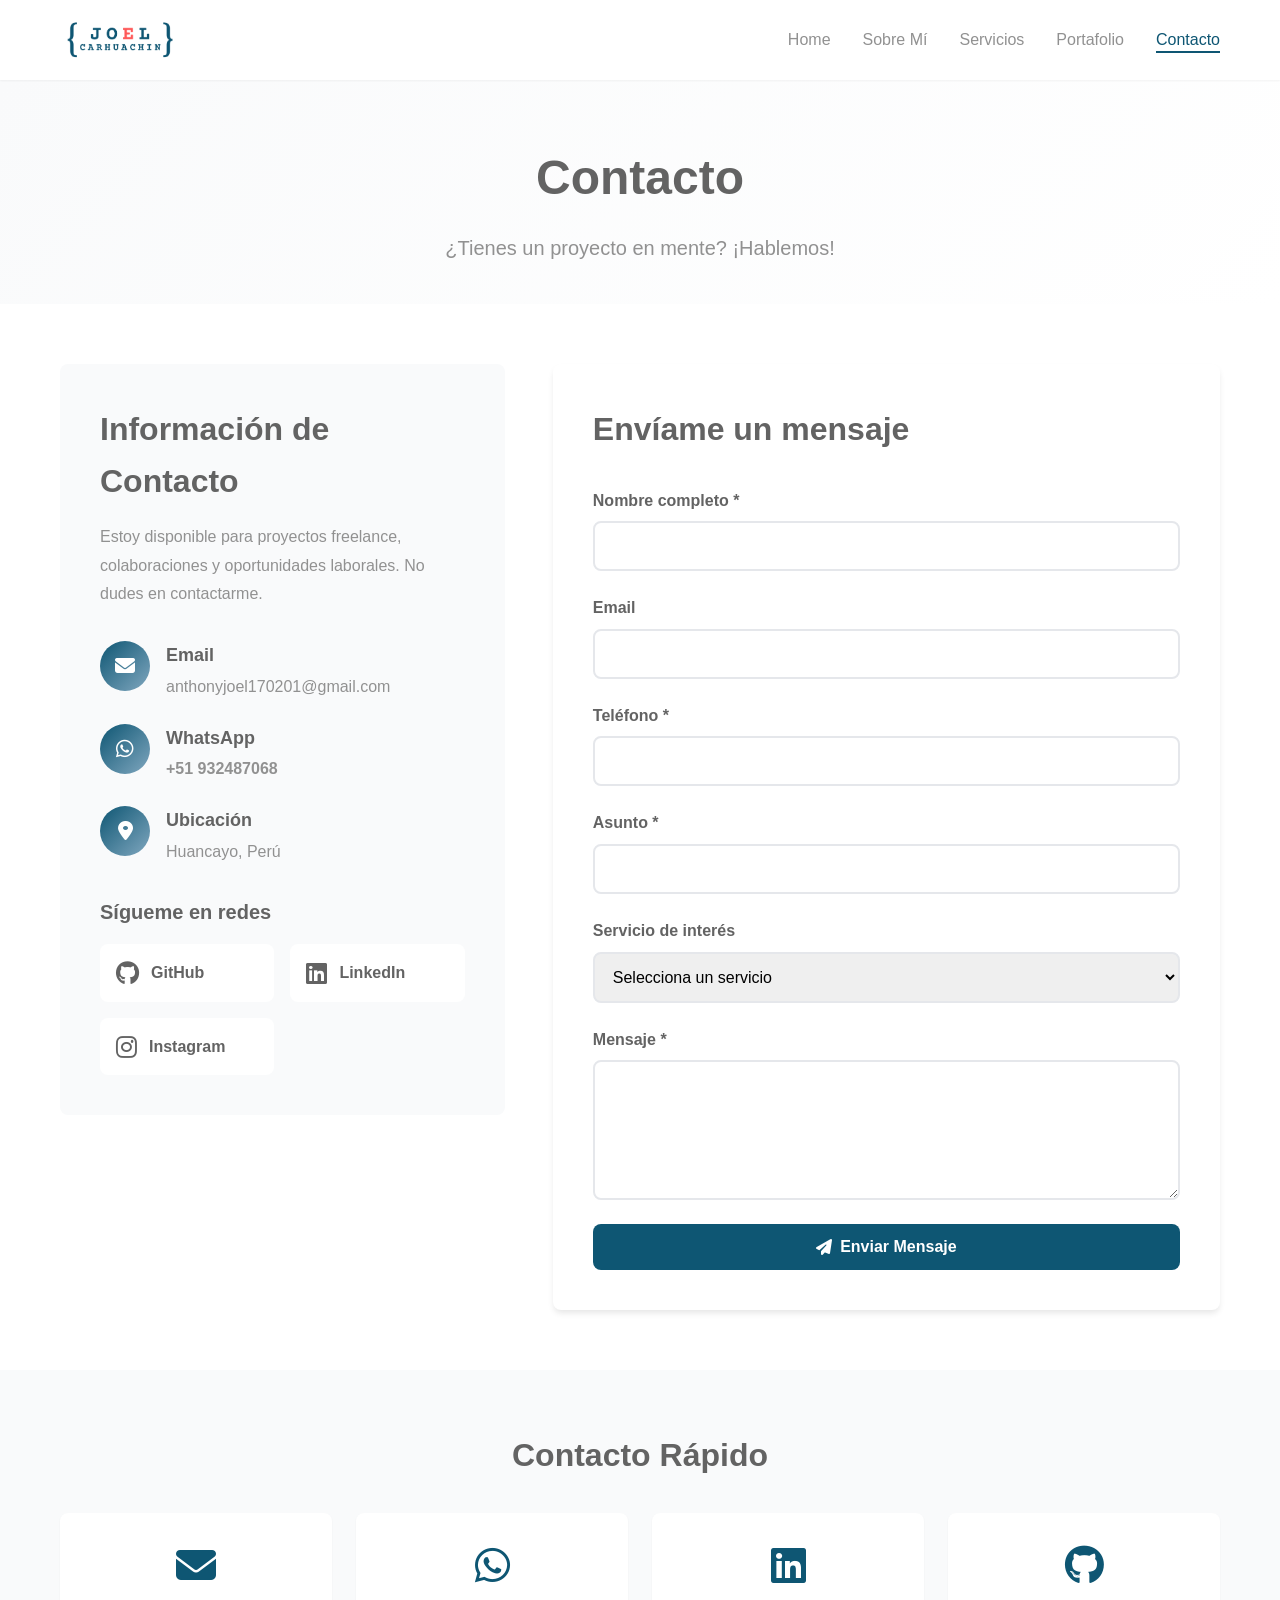
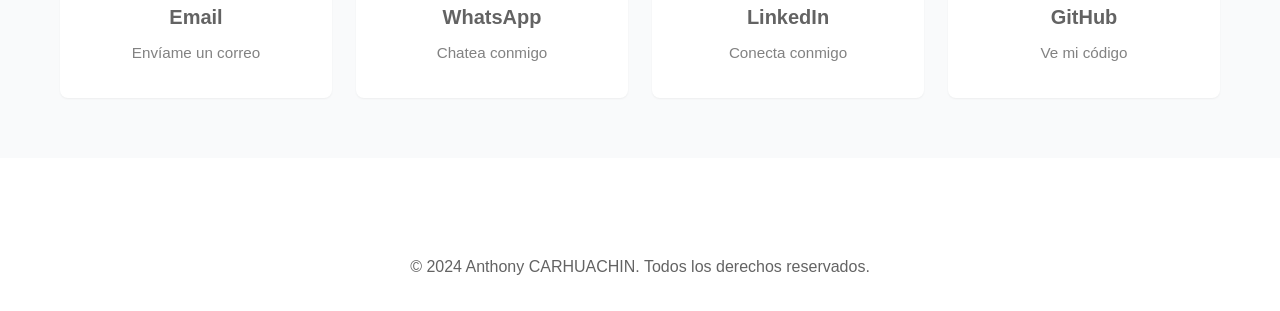
==== commit 00b96547: "Actualiza proyectos y contenido del sitio Co-authored-by: Copilot <223556219+Copilot@users.noreply.g" ====
--- a/contacto.html
+++ b/contacto.html
@@ -183,7 +183,7 @@
     <!-- Footer -->
     <footer class="footer">
         <div class="container">
-            <p>&copy; 2024 Joel Carhuachin. Todos los derechos reservados.</p>
+            <p>&copy; 2024 Anthony CARHUACHIN. Todos los derechos reservados.</p>
         </div>
     </footer>
 
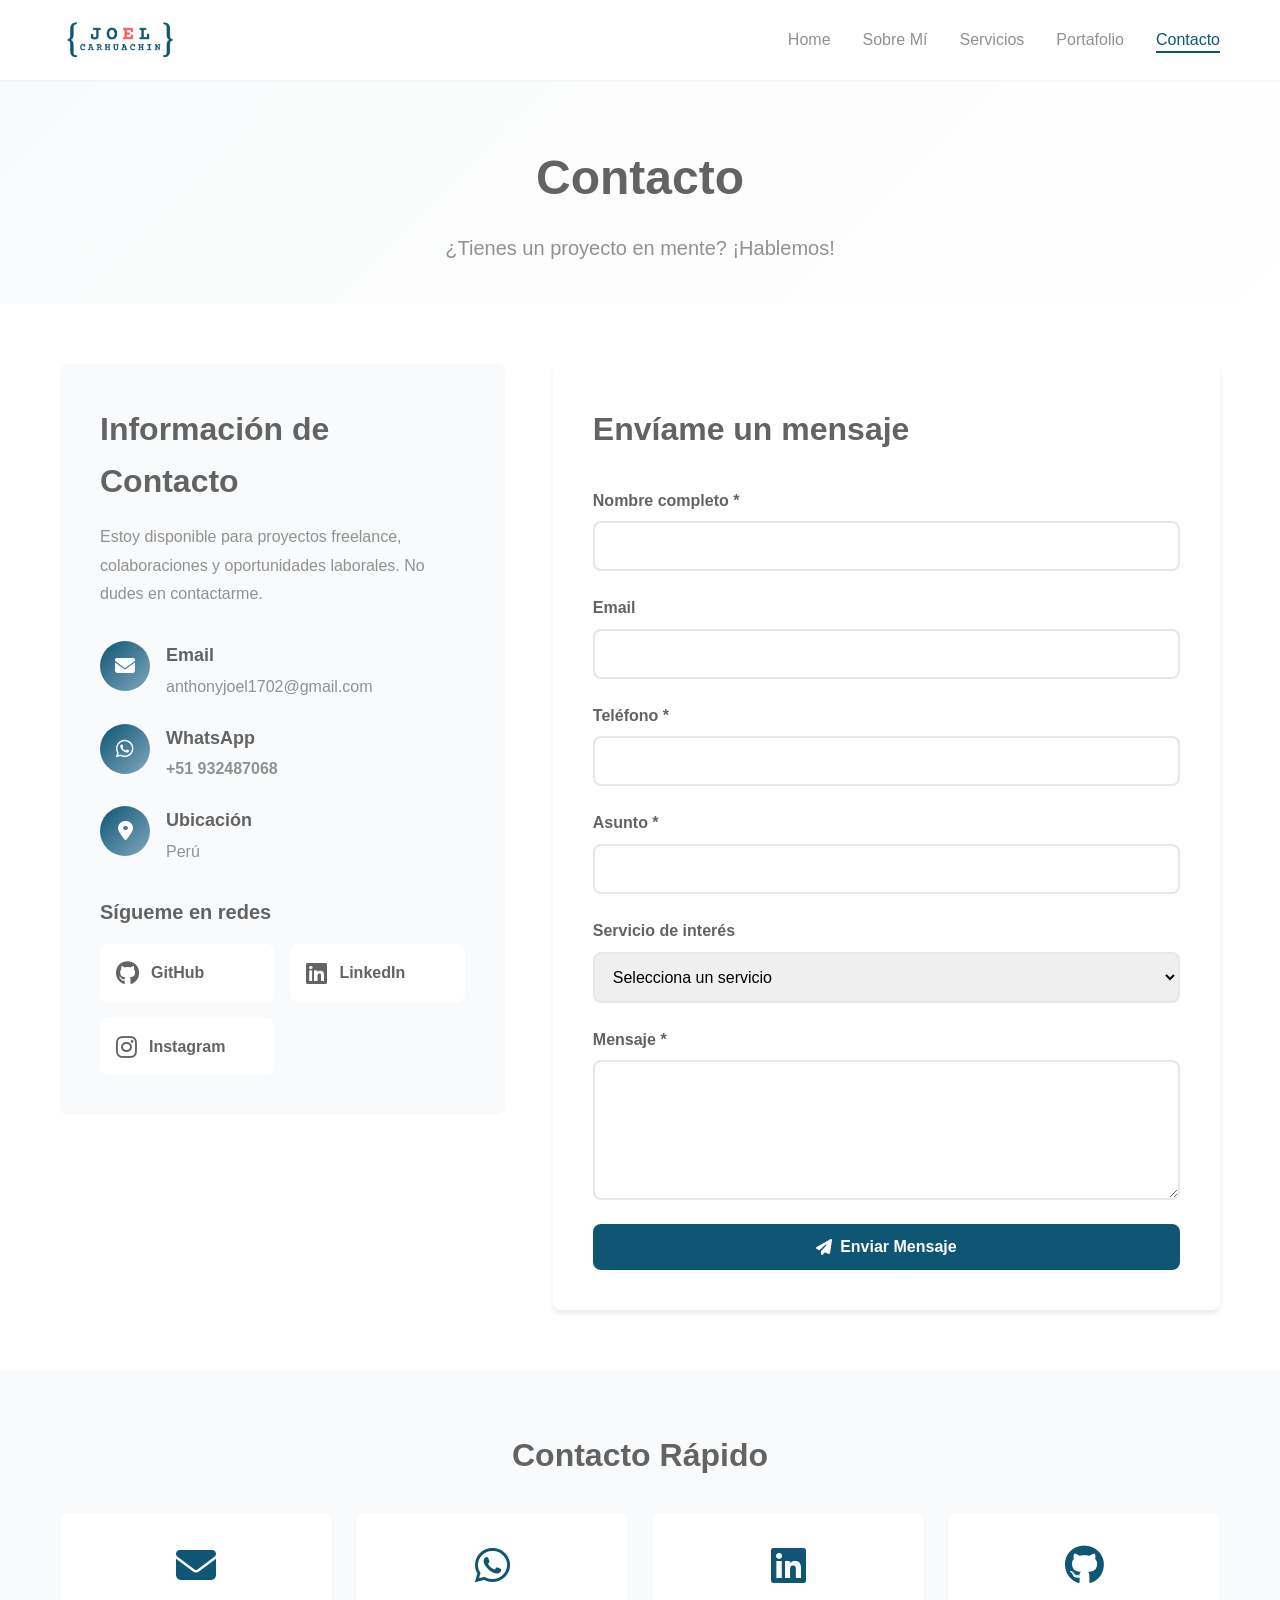
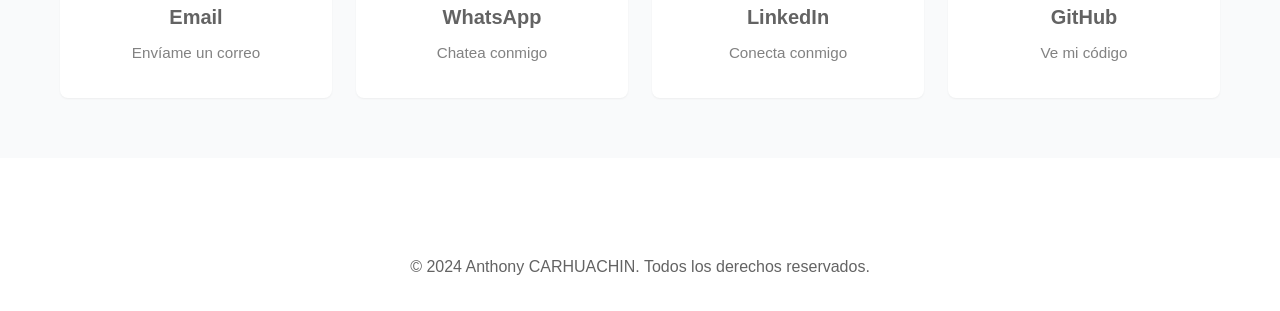
==== commit fcb650e4: "Actualización: Se cambio el correo secundario por el correo primario y se elimino huancayo de la ubi" ====
--- a/contacto.html
+++ b/contacto.html
@@ -54,7 +54,7 @@
                             </div>
                             <div class="contact-text">
                                 <h3>Email</h3>
-                                <a href="mailto:anthonyjoel170201@gmail.com">anthonyjoel170201@gmail.com</a>
+                                <a href="mailto:anthonyjoel1702@gmail.com">anthonyjoel1702@gmail.com</a>
                             </div>
                         </div>
 
@@ -74,7 +74,7 @@
                             </div>
                             <div class="contact-text">
                                 <h3>Ubicación</h3>
-                                <p>Huancayo, Perú</p>
+                                <p>Perú</p>
                             </div>
                         </div>
                     </div>
